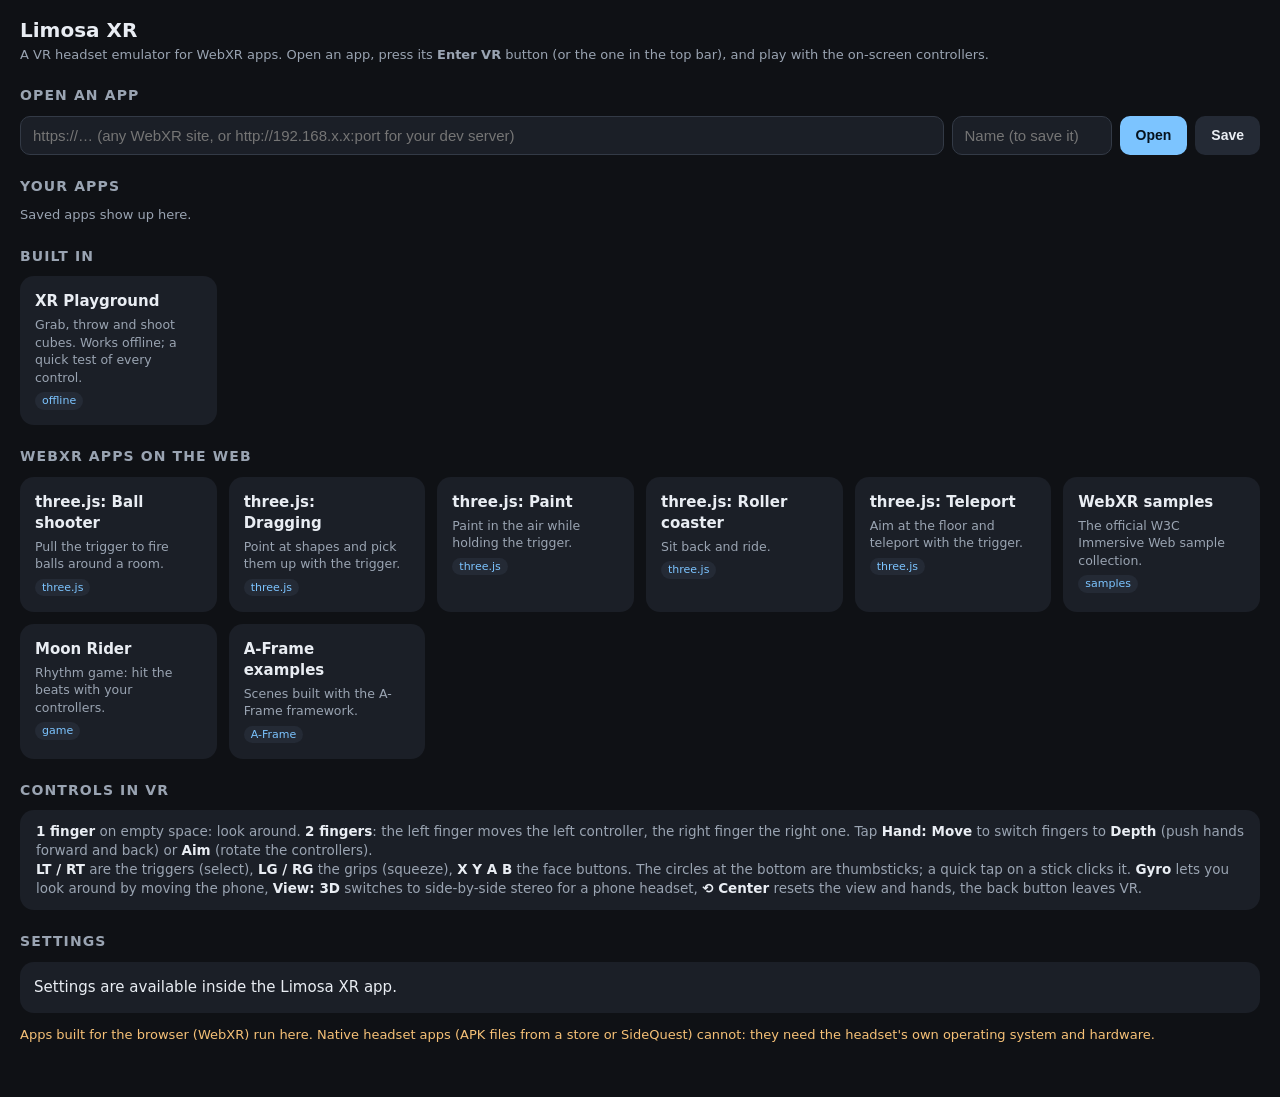
==== xr/src/main/assets/home/index.html @ 3b968360 "Add Limosa XR: a VR headset emulator for WebXR apps on Android New :xr app module. Pages get an emul" ====
<!doctype html>
<html lang="en">
<head>
<meta charset="utf-8">
<meta name="viewport" content="width=device-width, initial-scale=1">
<title>Limosa XR Home</title>
<style>
  :root { --bg:#0f1115; --card:#1b1f27; --card2:#242a35; --text:#e9edf3; --dim:#9aa4b2; --accent:#7cc4ff; --warn:#f6c177; }
  * { box-sizing:border-box; }
  body { margin:0; background:var(--bg); color:var(--text); font:15px/1.4 system-ui, sans-serif; padding:16px 20px 40px; }
  h1 { font-size:20px; margin:0 0 2px; }
  h2 { font-size:14px; text-transform:uppercase; letter-spacing:.08em; color:var(--dim); margin:22px 0 10px; }
  .sub { color:var(--dim); font-size:13px; }
  .grid { display:grid; grid-template-columns:repeat(auto-fill, minmax(190px, 1fr)); gap:12px; }
  .card { background:var(--card); border-radius:14px; padding:14px; cursor:pointer; position:relative; border:1px solid transparent; }
  .card:active { border-color:var(--accent); }
  .card .t { font-weight:600; margin-bottom:4px; padding-right:18px; }
  .card .d { color:var(--dim); font-size:12.5px; }
  .card .x { position:absolute; right:8px; top:6px; color:var(--dim); font-size:18px; padding:2px 6px; }
  .tag { display:inline-block; font-size:11px; padding:1px 7px; border-radius:10px; background:var(--card2); color:var(--accent); margin-top:6px; }
  form { display:flex; gap:8px; flex-wrap:wrap; }
  input[type=text], input[type=url] { flex:1 1 160px; background:var(--card); color:var(--text); border:1px solid #333a46; border-radius:10px; padding:10px 12px; font-size:15px; min-width:0; }
  button { background:var(--accent); color:#06121d; border:0; border-radius:10px; padding:10px 16px; font-weight:600; font-size:14px; }
  .settings { background:var(--card); border-radius:14px; padding:6px 14px; }
  .row { display:flex; align-items:center; justify-content:space-between; gap:12px; padding:9px 0; border-bottom:1px solid #2a303b; }
  .row:last-child { border-bottom:0; }
  .row label { flex:1; }
  .row small { display:block; color:var(--dim); }
  .row output { width:52px; text-align:right; color:var(--accent); font-variant-numeric:tabular-nums; }
  input[type=range] { width:150px; }
  .help { background:var(--card); border-radius:14px; padding:12px 16px; color:var(--dim); font-size:13.5px; }
  .help b { color:var(--text); }
  .note { color:var(--warn); font-size:13px; }
</style>
</head>
<body>
  <h1>Limosa XR</h1>
  <div class="sub">A VR headset emulator for WebXR apps. Open an app, press its <b>Enter VR</b> button (or the one in the top bar), and play with the on-screen controllers.</div>

  <h2>Open an app</h2>
  <form id="open">
    <input type="url" id="url" placeholder="https://… (any WebXR site, or http://192.168.x.x:port for your dev server)" autocomplete="off">
    <input type="text" id="name" placeholder="Name (to save it)" style="flex:0 1 160px">
    <button type="submit">Open</button>
    <button type="button" id="save" style="background:var(--card2);color:var(--text)">Save</button>
  </form>

  <h2>Your apps</h2>
  <div class="grid" id="mine"></div>

  <h2>Built in</h2>
  <div class="grid" id="builtin"></div>

  <h2>WebXR apps on the web</h2>
  <div class="grid" id="web"></div>

  <h2>Controls in VR</h2>
  <div class="help">
    <b>1 finger</b> on empty space: look around. <b>2 fingers</b>: the left finger moves the left controller, the right finger the right one.
    Tap <b>Hand: Move</b> to switch fingers to <b>Depth</b> (push hands forward and back) or <b>Aim</b> (rotate the controllers).<br>
    <b>LT / RT</b> are the triggers (select), <b>LG / RG</b> the grips (squeeze), <b>X Y A B</b> the face buttons. The circles at the
    bottom are thumbsticks; a quick tap on a stick clicks it. <b>Gyro</b> lets you look around by moving the phone, <b>View: 3D</b>
    switches to side-by-side stereo for a phone headset, <b>⟲ Center</b> resets the view and hands, the back button leaves VR.
  </div>

  <h2>Settings</h2>
  <div class="settings" id="settings"></div>
  <p class="note">Apps built for the browser (WebXR) run here. Native headset apps (APK files from a store or SideQuest) cannot:
    they need the headset's own operating system and hardware.</p>

<script>
(function () {
  var bridge = window.QuestXR;
  var BUILTIN = [
    { name: 'XR Playground', url: '../apps/playground/index.html', desc: 'Grab, throw and shoot cubes. Works offline; a quick test of every control.', tag: 'offline' },
  ];
  var WEB = [
    { name: 'three.js: Ball shooter', url: 'https://threejs.org/examples/webxr_xr_ballshooter.html', desc: 'Pull the trigger to fire balls around a room.', tag: 'three.js' },
    { name: 'three.js: Dragging', url: 'https://threejs.org/examples/webxr_xr_dragging.html', desc: 'Point at shapes and pick them up with the trigger.', tag: 'three.js' },
    { name: 'three.js: Paint', url: 'https://threejs.org/examples/webxr_xr_paint.html', desc: 'Paint in the air while holding the trigger.', tag: 'three.js' },
    { name: 'three.js: Roller coaster', url: 'https://threejs.org/examples/webxr_vr_rollercoaster.html', desc: 'Sit back and ride.', tag: 'three.js' },
    { name: 'three.js: Teleport', url: 'https://threejs.org/examples/webxr_vr_teleport.html', desc: 'Aim at the floor and teleport with the trigger.', tag: 'three.js' },
    { name: 'WebXR samples', url: 'https://immersive-web.github.io/webxr-samples/', desc: 'The official W3C Immersive Web sample collection.', tag: 'samples' },
    { name: 'Moon Rider', url: 'https://moonrider.xyz/', desc: 'Rhythm game: hit the beats with your controllers.', tag: 'game' },
    { name: 'A-Frame examples', url: 'https://aframe.io/examples/', desc: 'Scenes built with the A-Frame framework.', tag: 'A-Frame' },
  ];
  function load() { try { return JSON.parse(localStorage.getItem('apps') || '[]'); } catch (e) { return []; } }
  function store(a) { try { localStorage.setItem('apps', JSON.stringify(a)); } catch (e) {} }
  function card(app, removable, i) {
    var el = document.createElement('div');
    el.className = 'card';
    el.innerHTML = '<div class="t"></div><div class="d"></div>' + (app.tag ? '<span class="tag"></span>' : '') + (removable ? '<span class="x" title="Remove">×</span>' : '');
    el.querySelector('.t').textContent = app.name;
    el.querySelector('.d').textContent = app.desc || app.url;
    if (app.tag) el.querySelector('.tag').textContent = app.tag;
    el.onclick = function (e) {
      if (e.target.className === 'x') { var a = load(); a.splice(i, 1); store(a); render(); return; }
      location.href = app.url;
    };
    return el;
  }
  function render() {
    var mine = document.getElementById('mine');
    mine.innerHTML = '';
    var apps = load();
    if (!apps.length) mine.innerHTML = '<div class="sub">Saved apps show up here.</div>';
    apps.forEach(function (a, i) { mine.appendChild(card(a, true, i)); });
    ['builtin', 'web'].forEach(function (id) {
      var g = document.getElementById(id);
      g.innerHTML = '';
      (id === 'builtin' ? BUILTIN : WEB).forEach(function (a) { g.appendChild(card(a, false)); });
    });
  }
  function normalize(u) {
    u = u.trim();
    if (!u) return '';
    if (!/^[a-z]+:\/\//i.test(u)) u = (/^(localhost|\d+\.\d+\.\d+\.\d+)/.test(u) ? 'http://' : 'https://') + u;
    return u;
  }
  document.getElementById('open').onsubmit = function (e) {
    e.preventDefault();
    var u = normalize(document.getElementById('url').value);
    if (u) location.href = u;
  };
  document.getElementById('save').onclick = function () {
    var u = normalize(document.getElementById('url').value);
    if (!u) return;
    var n = document.getElementById('name').value.trim() || u.replace(/^https?:\/\//, '');
    var a = load(); a.push({ name: n, url: u }); store(a); render();
    document.getElementById('url').value = ''; document.getElementById('name').value = '';
  };

  // Settings live in the app (SharedPreferences) so they apply to every site.
  var S = {};
  try { S = bridge ? JSON.parse(bridge.settings()) : {}; } catch (e) {}
  var defs = [
    { k: 'questUserAgent', type: 'bool', label: 'Report a VR headset browser', help: 'Some sites only offer VR to headset browsers. Reload the page after changing.' },
    { k: 'gyro', type: 'bool', label: 'Look around with the gyro', help: S.gyroAvailable === false ? 'This phone has no rotation sensor.' : 'Move the phone to look. You can also toggle it in VR.' },
    { k: 'stereo', type: 'bool', label: 'Side-by-side 3D', help: 'For phone VR headsets. Flat view is easier to play on a screen.' },
    { k: 'eyeHeight', type: 'range', label: 'Eye height', min: 0.8, max: 2.1, step: 0.05, unit: ' m' },
    { k: 'fov', type: 'range', label: 'Field of view', min: 50, max: 110, step: 1, unit: '°' },
    { k: 'ipd', type: 'range', label: 'Eye distance (3D)', min: 0.05, max: 0.075, step: 0.001, unit: '', fmt: function (v) { return Math.round(v * 1000) + ' mm'; } },
    { k: 'renderScale', type: 'range', label: 'Render resolution', min: 0.25, max: 1, step: 0.05, fmt: function (v) { return Math.round(v * 100) + '%'; }, help: 'Lower it if apps run slowly.' },
  ];
  var box = document.getElementById('settings');
  defs.forEach(function (d) {
    var row = document.createElement('div');
    row.className = 'row';
    var lab = document.createElement('label');
    lab.textContent = d.label;
    if (d.help) { var sm = document.createElement('small'); sm.textContent = d.help; lab.appendChild(sm); }
    row.appendChild(lab);
    var input = document.createElement('input');
    if (d.type === 'bool') {
      input.type = 'checkbox';
      input.checked = !!S[d.k];
      input.onchange = function () { bridge && bridge.setSetting(d.k, String(input.checked)); };
      row.appendChild(input);
    } else {
      input.type = 'range'; input.min = d.min; input.max = d.max; input.step = d.step;
      input.value = S[d.k] !== undefined ? S[d.k] : d.min;
      var out = document.createElement('output');
      var show = function () { var v = parseFloat(input.value); out.textContent = d.fmt ? d.fmt(v) : (Math.round(v * 100) / 100) + (d.unit || ''); };
      show();
      input.oninput = show;
      input.onchange = function () { bridge && bridge.setSetting(d.k, input.value); };
      row.appendChild(input);
      row.appendChild(out);
    }
    box.appendChild(row);
  });
  if (!bridge) box.innerHTML = '<div class="row"><label>Settings are available inside the Limosa XR app.</label></div>';
  render();
})();
</script>
</body>
</html>
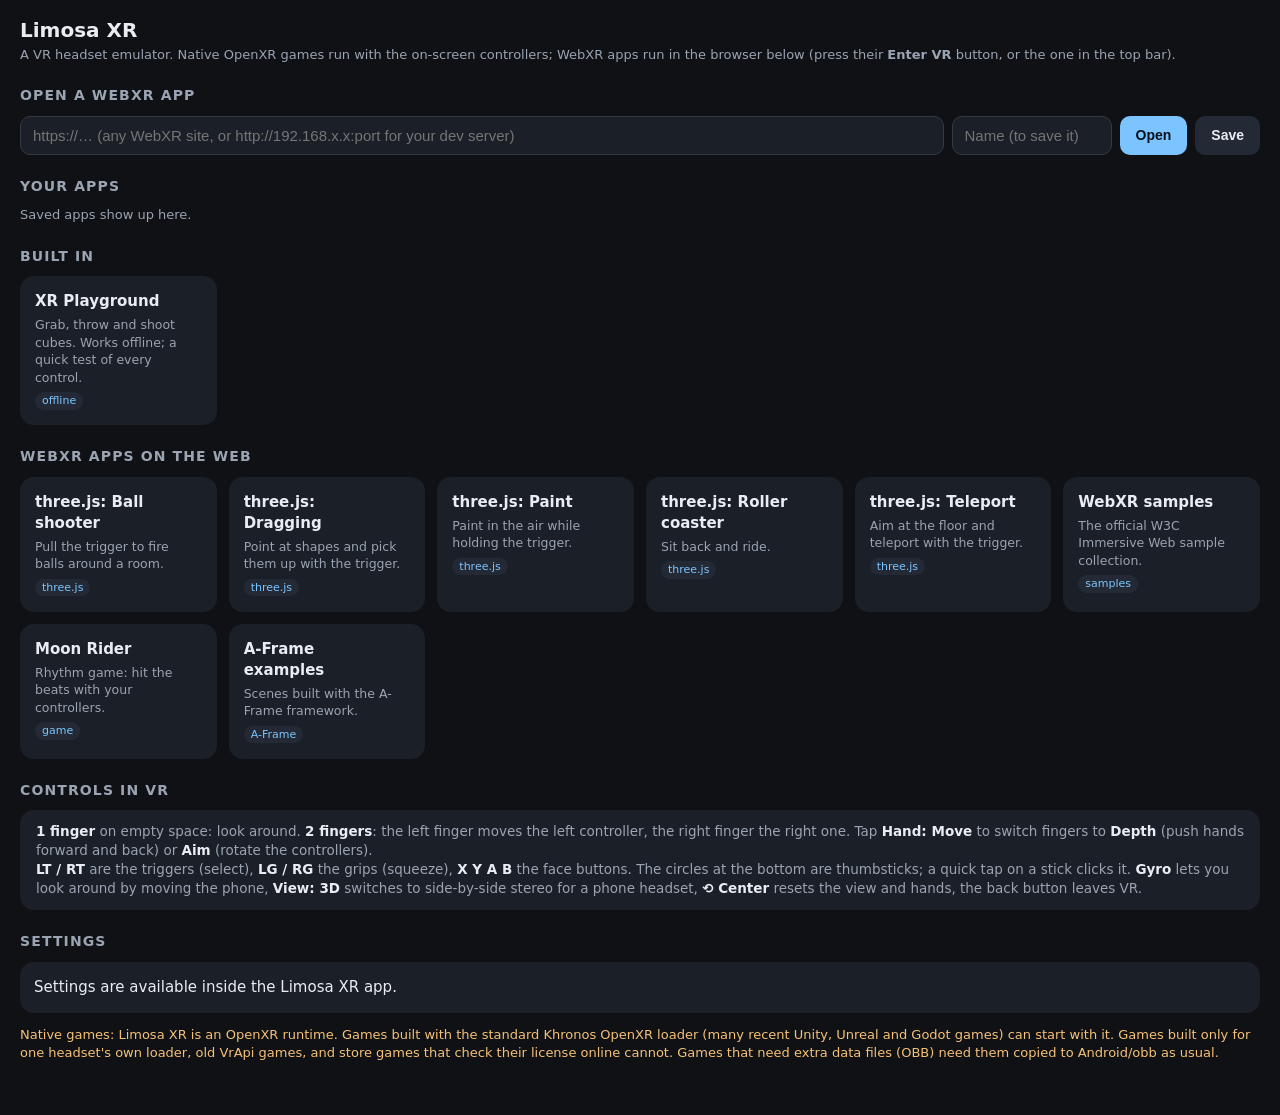
==== commit a507e084: "Limosa XR: OpenXR runtime so native VR games run on the phone Limosa XR now registers as the OpenXR " ====
--- a/xr/src/main/assets/home/index.html
+++ b/xr/src/main/assets/home/index.html
@@ -31,13 +31,38 @@
   .help { background:var(--card); border-radius:14px; padding:12px 16px; color:var(--dim); font-size:13.5px; }
   .help b { color:var(--text); }
   .note { color:var(--warn); font-size:13px; }
+  .apps { display:flex; flex-direction:column; gap:8px; }
+  .app { background:var(--card); border-radius:12px; padding:10px 12px; display:flex; align-items:center; gap:12px; }
+  .app .info { flex:1; min-width:0; }
+  .app .n { font-weight:600; overflow:hidden; text-overflow:ellipsis; white-space:nowrap; }
+  .app .s { font-size:12.5px; color:var(--dim); }
+  .ok { color:#8be28b; } .bad { color:#ff8f8f; } .maybe { color:var(--warn); }
+  .row2 { display:flex; gap:8px; flex-wrap:wrap; margin-bottom:10px; }
+  .btn2 { background:var(--card2); color:var(--text); }
+  pre.log { background:#07090c; color:#b9c3cf; border-radius:10px; padding:10px; font-size:11.5px; max-height:260px; overflow:auto; white-space:pre-wrap; word-break:break-all; margin:8px 0 0; }
+  .status { font-size:13px; margin-bottom:10px; }
 </style>
 </head>
 <body>
   <h1>Limosa XR</h1>
-  <div class="sub">A VR headset emulator for WebXR apps. Open an app, press its <b>Enter VR</b> button (or the one in the top bar), and play with the on-screen controllers.</div>
-
-  <h2>Open an app</h2>
+  <div class="sub">A VR headset emulator. Native OpenXR games run with the on-screen controllers; WebXR apps run in the browser below (press their <b>Enter VR</b> button, or the one in the top bar).</div>
+
+  <div id="native" hidden>
+    <h2>Native VR games (APK)</h2>
+    <div class="status" id="rtstatus"></div>
+    <div class="row2">
+      <button type="button" id="installApk">Install APK…</button>
+      <button type="button" class="btn2" id="refreshApps">Refresh</button>
+      <button type="button" class="btn2" id="showLog">Runtime log</button>
+    </div>
+    <div class="apps" id="apps"><div class="sub">Looking for installed VR games…</div></div>
+    <div id="logbox" hidden>
+      <pre class="log" id="log"></pre>
+      <div class="row2" style="margin-top:8px"><button type="button" class="btn2" id="reloadLog">Reload</button><button type="button" class="btn2" id="clearLog">Clear</button></div>
+    </div>
+  </div>
+
+  <h2>Open a WebXR app</h2>
   <form id="open">
     <input type="url" id="url" placeholder="https://… (any WebXR site, or http://192.168.x.x:port for your dev server)" autocomplete="off">
     <input type="text" id="name" placeholder="Name (to save it)" style="flex:0 1 160px">
@@ -65,8 +90,9 @@
 
   <h2>Settings</h2>
   <div class="settings" id="settings"></div>
-  <p class="note">Apps built for the browser (WebXR) run here. Native headset apps (APK files from a store or SideQuest) cannot:
-    they need the headset's own operating system and hardware.</p>
+  <p class="note">Native games: Limosa XR is an OpenXR runtime. Games built with the standard Khronos OpenXR loader (many recent
+    Unity, Unreal and Godot games) can start with it. Games built only for one headset's own loader, old VrApi games, and store
+    games that check their license online cannot. Games that need extra data files (OBB) need them copied to Android/obb as usual.</p>
 
 <script>
 (function () {
@@ -171,6 +197,83 @@
   });
   if (!bridge) box.innerHTML = '<div class="row"><label>Settings are available inside the Limosa XR app.</label></div>';
   render();
+
+  // ---- Native games: talks to the app over a channel only this page can use.
+  var home = window.limosaHome;
+  if (home) {
+    document.getElementById('native').hidden = false;
+    var seq = 0, waiting = {};
+    home.onmessage = function (e) {
+      var m; try { m = JSON.parse(e.data); } catch (err) { return; }
+      if (m.event) { onEvent(m.event, m.data); return; }
+      var cb = waiting[m.id]; delete waiting[m.id];
+      if (cb) cb(m.result);
+    };
+    var call = function (cmd, args, cb) { var id = ++seq; waiting[id] = cb || function () {}; home.postMessage(JSON.stringify({ id: id, cmd: cmd, args: args || {} })); };
+    var VERDICT = {
+      'compatible': ['ok', 'Uses the standard OpenXR loader: should start with Limosa XR'],
+      'unknown': ['maybe', 'No OpenXR loader found in the APK: may not be a native VR game'],
+      'headset-loader': ['bad', 'Uses a headset-only OpenXR loader: it cannot find Limosa XR'],
+      'vrapi': ['bad', 'Uses the old VrApi instead of OpenXR: not supported'],
+      'wrong-abi': ['bad', 'Built for a different processor type (e.g. 32-bit only)'],
+    };
+    var apps = document.getElementById('apps');
+    var loadApps = function () {
+      apps.innerHTML = '<div class="sub">Looking for installed VR games…</div>';
+      call('apps', {}, function (list) {
+        apps.innerHTML = '';
+        if (!list || !list.length) { apps.innerHTML = '<div class="sub">No VR games installed yet. Use <b>Install APK…</b> to add one.</div>'; return; }
+        list.forEach(function (a) {
+          var v = VERDICT[a.verdict] || VERDICT.unknown;
+          var el = document.createElement('div');
+          el.className = 'app';
+          el.innerHTML = '<div class="info"><div class="n"></div><div class="s"></div></div><button type="button">Play</button>';
+          el.querySelector('.n').textContent = a.name;
+          var st = el.querySelector('.s');
+          st.className = 's ' + v[0];
+          st.textContent = v[1];
+          var b = el.querySelector('button');
+          if (!a.launchable) { b.disabled = true; b.textContent = 'No launcher'; }
+          b.onclick = function () { call('launch', { pkg: a.pkg }, function (err) { if (err) alert(err); }); };
+          apps.appendChild(el);
+        });
+      });
+    };
+    var rt = document.getElementById('rtstatus');
+    var loadRuntime = function () {
+      call('runtime', {}, function (r) {
+        if (!r) return;
+        rt.innerHTML = '';
+        var line = document.createElement('div');
+        if (!r.libPresent) { line.className = 'bad'; line.textContent = 'The runtime library is missing from this build of Limosa XR.'; }
+        else if (!r.isOurs) { line.className = 'bad'; line.textContent = 'Another app (' + (r.brokerOwner || 'unknown') + ') is the OpenXR runtime broker. Uninstall it so games find Limosa XR.'; }
+        else if (!r.enabled) { line.className = 'maybe'; line.textContent = 'The Limosa XR OpenXR runtime is turned off.'; }
+        else { line.className = 'ok'; line.textContent = 'Limosa XR is the OpenXR runtime for native games (' + r.abi + ').'; }
+        rt.appendChild(line);
+        var lab = document.createElement('label');
+        lab.style.cssText = 'display:inline-flex;gap:8px;align-items:center;margin-top:6px;color:var(--dim)';
+        lab.innerHTML = '<input type="checkbox"> Use Limosa XR as the OpenXR runtime';
+        var cb = lab.querySelector('input');
+        cb.checked = !!r.enabled;
+        cb.onchange = function () { call('setRuntimeEnabled', { on: cb.checked }, loadRuntime); };
+        rt.appendChild(lab);
+      });
+    };
+    var logbox = document.getElementById('logbox'), logEl = document.getElementById('log');
+    var loadLog = function () { call('log', {}, function (t) { logEl.textContent = t || 'Nothing yet. Start a game and come back.'; logEl.scrollTop = logEl.scrollHeight; }); };
+    document.getElementById('showLog').onclick = function () { logbox.hidden = !logbox.hidden; if (!logbox.hidden) loadLog(); };
+    document.getElementById('reloadLog').onclick = loadLog;
+    document.getElementById('clearLog').onclick = function () { call('clearLog', {}, loadLog); };
+    document.getElementById('refreshApps').onclick = function () { loadApps(); loadRuntime(); };
+    document.getElementById('installApk').onclick = function () { call('install'); };
+    var onEvent = function (name, data) {
+      if (name === 'installing') apps.insertAdjacentHTML('afterbegin', '<div class="sub">Installing… Android will ask you to confirm.</div>');
+      if (name === 'installed') { if (data && data !== 'ok') alert('Install: ' + data); loadApps(); }
+    };
+    loadRuntime();
+    loadApps();
+    document.addEventListener('visibilitychange', function () { if (!document.hidden) { loadApps(); loadRuntime(); } });
+  }
 })();
 </script>
 </body>
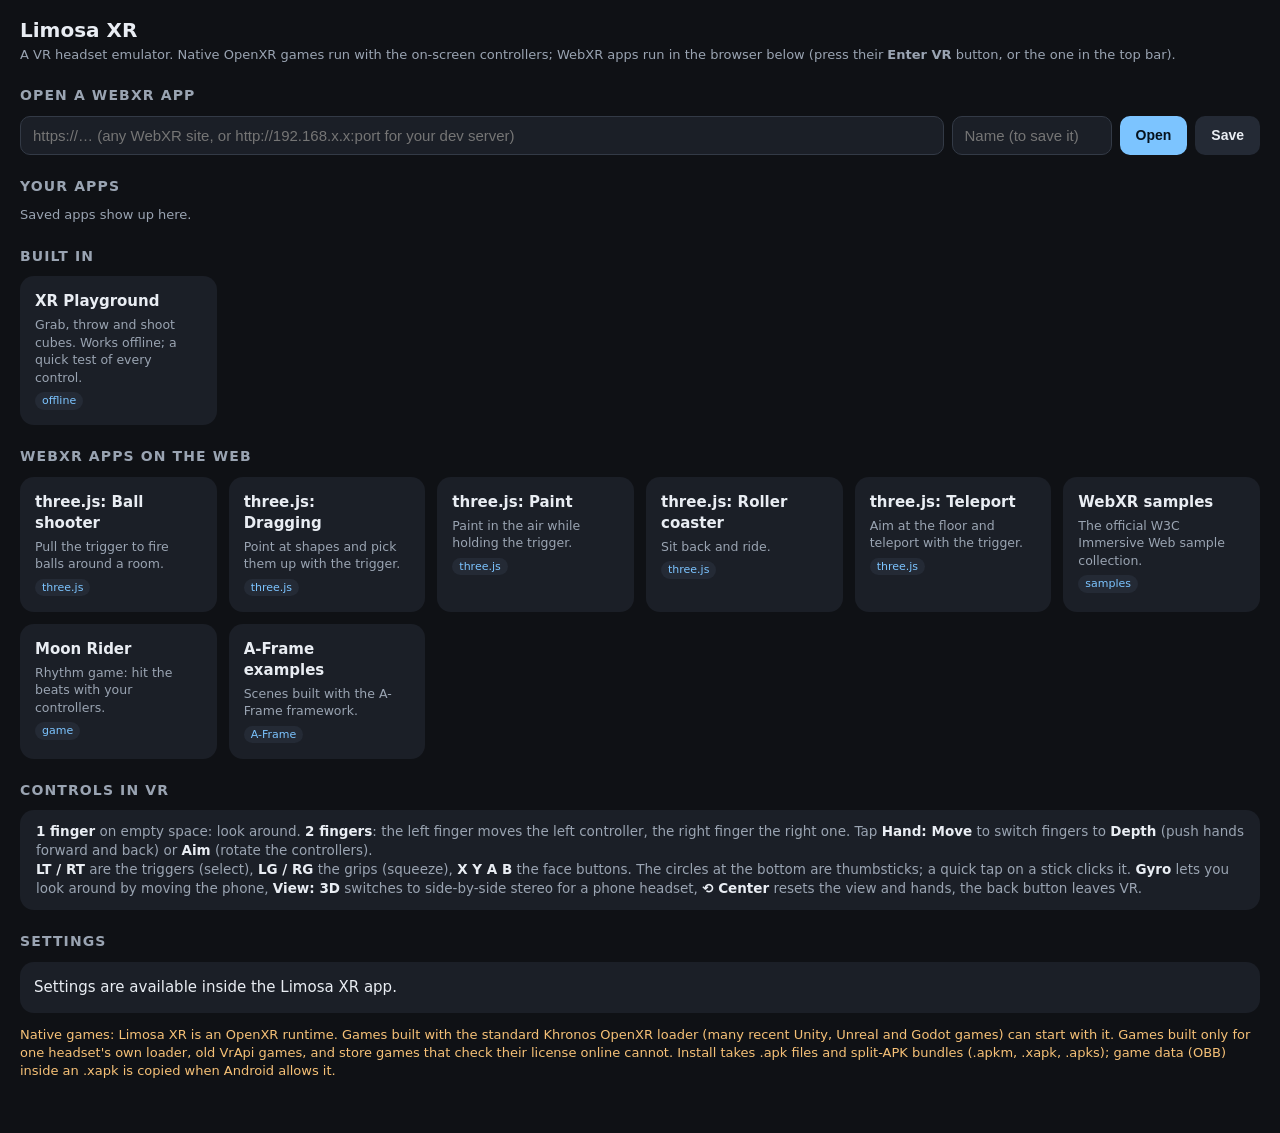
==== commit bedab61f: "Limosa XR: install .apkm, .xapk and .apks split-APK bundles Install now accepts APKMirror .apkm, APK" ====
--- a/xr/src/main/assets/home/index.html
+++ b/xr/src/main/assets/home/index.html
@@ -51,7 +51,7 @@
     <h2>Native VR games (APK)</h2>
     <div class="status" id="rtstatus"></div>
     <div class="row2">
-      <button type="button" id="installApk">Install APK…</button>
+      <button type="button" id="installApk">Install APK / APKM…</button>
       <button type="button" class="btn2" id="refreshApps">Refresh</button>
       <button type="button" class="btn2" id="showLog">Runtime log</button>
     </div>
@@ -92,7 +92,7 @@
   <div class="settings" id="settings"></div>
   <p class="note">Native games: Limosa XR is an OpenXR runtime. Games built with the standard Khronos OpenXR loader (many recent
     Unity, Unreal and Godot games) can start with it. Games built only for one headset's own loader, old VrApi games, and store
-    games that check their license online cannot. Games that need extra data files (OBB) need them copied to Android/obb as usual.</p>
+    games that check their license online cannot. Install takes .apk files and split-APK bundles (.apkm, .xapk, .apks); game data (OBB) inside an .xapk is copied when Android allows it.</p>
 
 <script>
 (function () {
@@ -222,7 +222,7 @@
       apps.innerHTML = '<div class="sub">Looking for installed VR games…</div>';
       call('apps', {}, function (list) {
         apps.innerHTML = '';
-        if (!list || !list.length) { apps.innerHTML = '<div class="sub">No VR games installed yet. Use <b>Install APK…</b> to add one.</div>'; return; }
+        if (!list || !list.length) { apps.innerHTML = '<div class="sub">No VR games installed yet. Use <b>Install APK / APKM…</b> to add one (.apk, .apkm, .xapk or .apks).</div>'; return; }
         list.forEach(function (a) {
           var v = VERDICT[a.verdict] || VERDICT.unknown;
           var el = document.createElement('div');
@@ -269,6 +269,7 @@
     var onEvent = function (name, data) {
       if (name === 'installing') apps.insertAdjacentHTML('afterbegin', '<div class="sub">Installing… Android will ask you to confirm.</div>');
       if (name === 'installed') { if (data && data !== 'ok') alert('Install: ' + data); loadApps(); }
+      if (name === 'note') alert(data);
     };
     loadRuntime();
     loadApps();
